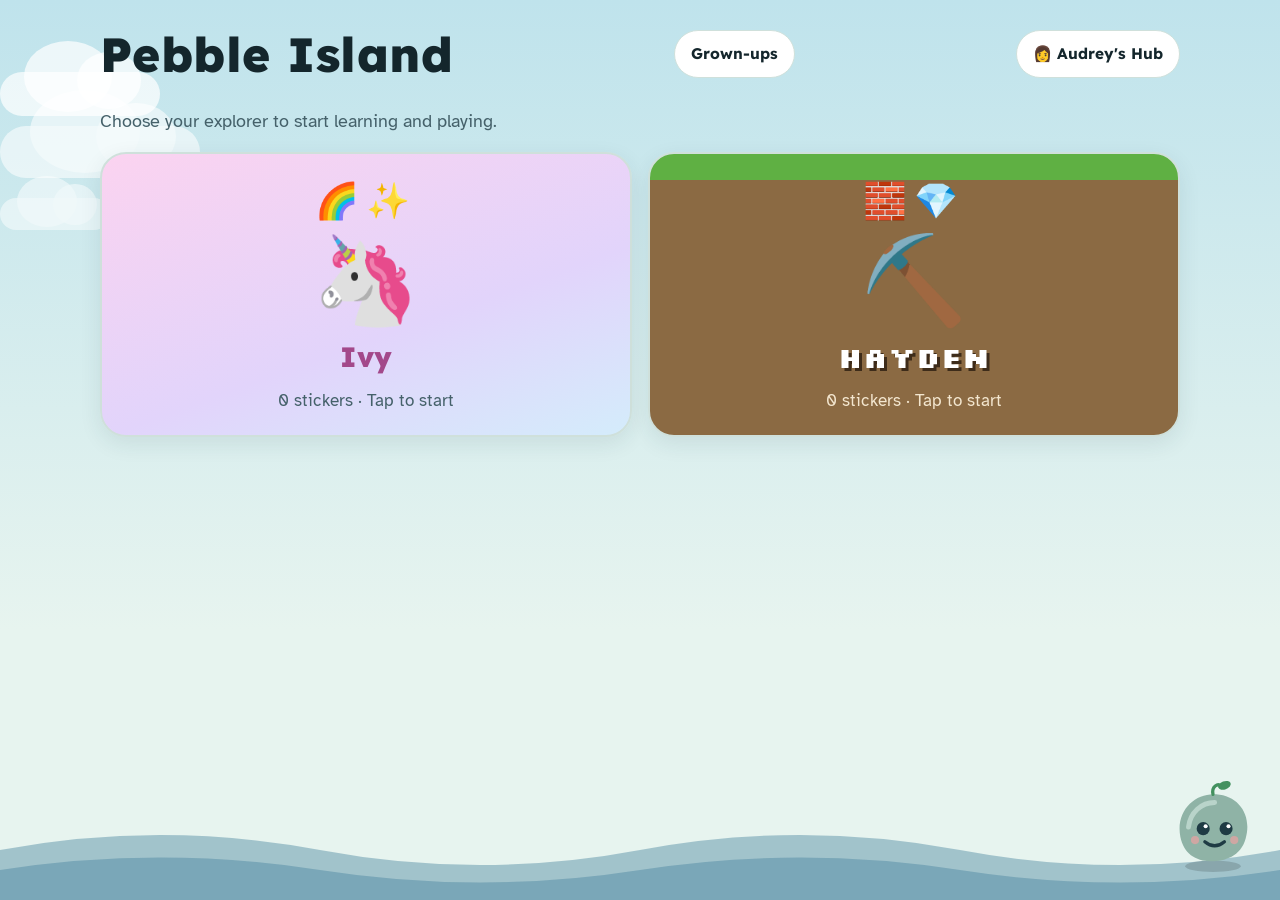
==== index.html @ 6cd35afc "Load island-working-teach.js, cache v74 Co-Authored-By: Claude Opus 5.5 <noreply@anthropic.com> Clau" ====
<!doctype html>
<html lang="en"><meta charset="utf-8"><meta name="viewport" content="width=device-width,initial-scale=1,viewport-fit=cover"><style>[hidden]{display:none!important}img{max-width:100%}body{margin:0}</style>
<title>Pebble Island | Learn and Play</title>
<meta name="description" content="Bite-size learning adventures for curious kids.">
<link rel="manifest" href="/manifest.webmanifest">
<link rel="stylesheet" href="/island-world.css">
<link rel="preload" as="image" href="/island-scene.svg" media="(prefers-reduced-motion: no-preference)">
<link rel="preload" as="image" href="/island-scene-still.svg" media="(prefers-reduced-motion: reduce)">
<link rel="icon" href="/icon.svg" type="image/svg+xml">
<link rel="apple-touch-icon" href="/icon.svg">
<meta name="apple-mobile-web-app-status-bar-style" content="default">
<meta name="apple-mobile-web-app-capable" content="yes">
<meta name="mobile-web-app-capable" content="yes">
<meta name="theme-color" content="#bfe3ec">
<meta name="color-scheme" content="light">
<link rel="preconnect" href="https://fonts.googleapis.com">
<link rel="stylesheet" href="https://fonts.googleapis.com/css2?family=Lexend:wght@400;600;700;800&family=Atkinson+Hyperlegible:wght@400;700&display=swap">
<style>
:root{
  --bg:#bfe3ec; --bg2:#e7f4ef; --panel:#ffffff; --ink:#1f3b44; --soft:#557680;
  --sea:#2f86ab; --leaf:#43915f; --sun:#f2b544; --berry:#c8607a; --sky:#dcecf6; --line:#cfe0db;
  --good:#3a9a5f; --hint:#e39a2d; --sand:#f6e3b8;
  --display:"Lexend","Trebuchet MS",system-ui,sans-serif;
  --body:"Atkinson Hyperlegible","Verdana",system-ui,sans-serif;
}
/* Each island skin owns its palette. Automatic OS dark-colour variables caused
   dark panels with dark skin text. Explicit dark skins retain their own palette. */
:root{color-scheme:light}
*{box-sizing:border-box}
html,body{height:100%}
body{background:linear-gradient(180deg,var(--bg) 0%,var(--bg2) 70%);background-attachment:fixed;color:var(--ink);font-family:var(--body);font-size:20px;line-height:1.5;
  padding-left:max(16px,env(safe-area-inset-left,0px));padding-right:max(16px,env(safe-area-inset-right,0px));padding-top:env(safe-area-inset-top,0px);
  -webkit-tap-highlight-color:transparent;user-select:none;-webkit-user-select:none;touch-action:manipulation;overflow-x:hidden}
.scene{position:fixed;inset:0;pointer-events:none;z-index:0;overflow:hidden}
.cloud{position:absolute;background:rgba(255,255,255,.7);border-radius:999px;filter:blur(1px);animation:drift linear infinite}
.cloud::before,.cloud::after{content:"";position:absolute;background:inherit;border-radius:50%}
.cloud::before{width:55%;height:160%;left:15%;top:-70%}.cloud::after{width:40%;height:130%;right:12%;top:-45%}
@keyframes drift{from{transform:translateX(-30vw)}to{transform:translateX(130vw)}}
.waves{position:absolute;left:0;right:0;bottom:0;height:90px}
.waves svg{position:absolute;bottom:0;width:200%;height:100%;animation:wave 14s linear infinite}
.waves svg+svg{animation-duration:9s;opacity:.6}
@keyframes wave{from{transform:translateX(0)}to{transform:translateX(-50%)}}
.app{position:relative;z-index:1;max-width:1180px;margin:0 auto;padding-block:16px 110px;display:flex;flex-direction:column;gap:20px;min-height:100%}
h1,h2,h3{font-family:var(--display);margin:0;text-wrap:balance;letter-spacing:.01em}
h1{font-size:clamp(2rem,5vw,3rem);font-weight:800} h2{font-size:clamp(1.5rem,3.5vw,2rem)}
button{font:inherit;color:inherit;cursor:pointer;border:0;background:none;touch-action:manipulation}
button:focus-visible{outline:4px solid var(--sea);outline-offset:3px}
.top{display:flex;align-items:center;justify-content:space-between;gap:12px;flex-wrap:wrap}
.pill{display:inline-flex;align-items:center;gap:8px;background:var(--panel);border:2px solid var(--line);border-radius:999px;padding:8px 20px;font-family:var(--display);font-weight:600;font-size:1.05rem;min-height:60px;box-shadow:0 4px 0 var(--line)}
.pill:active{transform:translateY(3px);box-shadow:0 1px 0 var(--line)}
.pill .star{color:var(--sun);font-size:1.3em}
.big{min-height:76px;padding:0 34px;border-radius:24px;background:var(--sea);color:#fff;font-family:var(--display);font-weight:700;font-size:1.35rem;box-shadow:0 6px 0 rgba(0,0,0,.18)}
.big:active{transform:translateY(4px);box-shadow:0 2px 0 rgba(0,0,0,.18)}
.ghost{background:var(--panel);color:var(--ink);border:2px solid var(--line)}
.who{display:grid;grid-template-columns:repeat(auto-fit,minmax(260px,1fr));gap:24px}
.kid{background:var(--panel);border:4px solid var(--line);border-radius:36px;padding:30px;display:flex;flex-direction:column;align-items:center;gap:10px;min-height:300px;justify-content:center;box-shadow:0 8px 0 var(--line);animation:rise .5s both}
.kid:nth-child(2){animation-delay:.12s}
.kid:active{transform:translateY(6px);box-shadow:0 2px 0 var(--line)}
.kid .face{font-size:6.5rem;line-height:1;animation:bob 3s ease-in-out infinite}
.kid b{font-family:var(--display);font-size:2.2rem;font-weight:800}
.kid span{color:var(--soft);font-size:1.05rem}
@keyframes bob{0%,100%{transform:translateY(0) rotate(-3deg)}50%{transform:translateY(-10px) rotate(3deg)}}
@keyframes rise{from{opacity:0;transform:translateY(30px) scale(.95)}to{opacity:1;transform:none}}
.lede{color:var(--soft);max-width:60ch;margin:0}
.map{display:grid;grid-template-columns:repeat(auto-fit,minmax(210px,1fr));gap:20px}
.world{border-radius:32px;padding:24px;min-height:210px;display:flex;flex-direction:column;justify-content:space-between;text-align:left;color:#fff;position:relative;overflow:hidden;box-shadow:0 8px 0 rgba(0,0,0,.18);animation:rise .5s both}
.world:active{transform:translateY(6px);box-shadow:0 2px 0 rgba(0,0,0,.18)}
.world::after{content:"";position:absolute;right:-30px;bottom:-30px;width:130px;height:130px;border-radius:50%;background:rgba(255,255,255,.12)}
.world .ico{font-size:3.6rem;line-height:1;display:inline-block;animation:bob 4s ease-in-out infinite}
.world b{font-family:var(--display);font-size:1.45rem;display:block}
.world small{font-size:1rem;opacity:.95}
.lvl{display:flex;gap:6px;margin-top:10px}
.lvl i{width:16px;height:16px;border-radius:50%;background:rgba(255,255,255,.35)}
.lvl i.on{background:#fff}
.mascot{position:fixed;right:max(12px,env(safe-area-inset-right,0px));bottom:calc(14px + env(safe-area-inset-bottom,0px));width:110px;height:110px;z-index:5;pointer-events:auto;transition:transform .3s}
.mascot.happy{animation:jump .7s}
.mascot.oops{animation:tilt .6s}
@keyframes jump{0%,100%{transform:translateY(0)}30%{transform:translateY(-50px) rotate(-10deg)}55%{transform:translateY(0) scaleY(.85)}75%{transform:translateY(-14px)}}
@keyframes tilt{0%,100%{transform:rotate(0)}30%{transform:rotate(-14deg)}65%{transform:rotate(10deg)}}
.bubble{position:fixed;right:calc(130px + env(safe-area-inset-right,0px));bottom:calc(60px + env(safe-area-inset-bottom,0px));z-index:5;background:var(--panel);border:3px solid var(--line);border-radius:22px 22px 4px 22px;padding:10px 18px;font-family:var(--display);font-weight:700;font-size:1.15rem;max-width:min(280px,55vw);opacity:0;transform:scale(.6);transform-origin:bottom right;transition:.25s}
.bubble.show{opacity:1;transform:none}
.card{background:var(--panel);border:4px solid var(--line);border-radius:40px;padding:clamp(18px,3vw,36px);display:grid;gap:24px;align-items:center;justify-items:center;text-align:center;box-shadow:0 10px 0 var(--line);animation:rise .4s both}
.left{display:flex;flex-direction:column;gap:20px;align-items:center;width:100%;min-width:0}
@media (min-width:900px) and (orientation:landscape){
  .card.split{grid-template-columns:1.1fr 1fr;text-align:left}
  .card.split .left{align-items:center}
  .card.split .opts{grid-template-columns:1fr}
  .card.split .opts.grid2{grid-template-columns:1fr 1fr}
}
.qrow{display:flex;align-items:center;gap:14px;justify-content:center;flex-wrap:wrap}
.say{width:76px;height:76px;border-radius:50%;background:var(--sky);display:grid;place-items:center;flex:none;box-shadow:0 4px 0 var(--line)}
.say:active{transform:translateY(3px);box-shadow:none}
.say.talking{animation:pulse 1s ease-in-out infinite}
@keyframes pulse{50%{box-shadow:0 0 0 12px rgba(47,134,171,.18)}}
.say svg{width:38px;height:38px;fill:var(--sea)}
.q{font-family:var(--display);font-size:clamp(1.4rem,3.2vw,2rem);font-weight:700;max-width:24ch}
.stage{min-height:130px;display:flex;flex-wrap:wrap;gap:12px;justify-content:center;align-items:center;font-size:clamp(2.4rem,6vw,3.8rem);line-height:1.1;max-width:100%}
.stage .word{font-family:var(--display);font-size:clamp(2.6rem,7vw,4.4rem);font-weight:800;letter-spacing:.08em}
.stage .op{font-family:var(--display);color:var(--soft);font-size:.7em;padding:0 6px}
.stage .pic{font-size:1.6em;display:inline-block;animation:bob 3s ease-in-out infinite}
.group{display:flex;flex-wrap:wrap;gap:6px;max-width:300px;justify-content:center;padding:10px 14px;border:3px dashed var(--line);border-radius:24px}
.tap{position:relative;display:inline-grid;place-items:center;min-width:64px;min-height:64px;border-radius:18px;transition:transform .15s}
.tap:active{transform:scale(.88)}
.tap.counted{background:var(--sky);animation:boing .35s}
.tap .n{position:absolute;top:-6px;right:-6px;background:var(--sea);color:#fff;font-family:var(--display);font-weight:800;font-size:15px;min-width:26px;height:26px;border-radius:13px;display:grid;place-items:center}
@keyframes boing{40%{transform:scale(1.3) rotate(-8deg)}}
.opts{display:grid;grid-template-columns:repeat(auto-fit,minmax(150px,1fr));gap:18px;width:100%;max-width:700px}
.opt{min-height:128px;border-radius:28px;background:var(--bg2);border:4px solid var(--line);font-family:var(--display);font-weight:800;font-size:clamp(2rem,5vw,2.8rem);display:grid;place-items:center;padding:12px;box-shadow:0 6px 0 var(--line);transition:transform .12s,opacity .3s,background .2s;animation:rise .35s both}
.opt:nth-child(2){animation-delay:.07s}.opt:nth-child(3){animation-delay:.14s}
.opt.txt{font-size:clamp(1.3rem,3vw,1.8rem);font-weight:700}
.opt:active{transform:translateY(5px);box-shadow:0 1px 0 var(--line)}
.opt.gone{opacity:.25;pointer-events:none;animation:wobble .45s}
.opt.yes{background:var(--good);border-color:var(--good);color:#fff;box-shadow:0 6px 0 rgba(0,0,0,.2);animation:win .5s}
@keyframes wobble{20%{transform:translateX(-10px)}40%{transform:translateX(9px)}60%{transform:translateX(-6px)}80%{transform:translateX(3px)}}
@keyframes win{40%{transform:scale(1.12) rotate(-3deg)}}
.opt svg{width:80px;height:80px}
.slots,.tiles{display:flex;gap:12px;flex-wrap:wrap;justify-content:center}
.slot{width:84px;height:96px;border-radius:20px;border:4px dashed var(--line);display:grid;place-items:center;font-family:var(--display);font-weight:800;font-size:2.6rem}
.slot.fill{border-style:solid;border-color:var(--good);background:var(--bg2);animation:win .4s}
.tile{width:92px;height:92px;border-radius:22px;background:var(--sun);color:#3b2a06;font-family:var(--display);font-weight:800;font-size:2.6rem;box-shadow:0 6px 0 rgba(0,0,0,.18);animation:rise .35s both}
.tile:active{transform:translateY(5px);box-shadow:0 1px 0 rgba(0,0,0,.18)}
.tile.used{visibility:hidden}
.tile.no{animation:wobble .45s}
.progress{display:flex;gap:8px;align-items:center;flex:1;max-width:420px;min-width:160px}
.track{flex:1;height:22px;border-radius:11px;background:var(--panel);border:3px solid var(--line);overflow:hidden}
.track i{display:block;height:100%;background:linear-gradient(90deg,var(--leaf),var(--sun));border-radius:8px;transition:width .5s cubic-bezier(.3,1.5,.6,1)}
.boat{font-size:1.8rem}
.msg{min-height:1.6em;font-family:var(--display);font-size:1.3rem;font-weight:700;color:var(--soft)}
.msg.good{color:var(--good)}.msg.try{color:var(--hint)}
.done{grid-template-columns:1fr!important}
.reward{font-size:clamp(3.5rem,10vw,6rem);display:flex;gap:6px;justify-content:center}
.reward span{display:inline-block;animation:starpop .6s both}
@keyframes starpop{0%{transform:scale(0) rotate(-180deg)}70%{transform:scale(1.3)}100%{transform:none}}
.rowbtns{display:flex;gap:16px;flex-wrap:wrap;justify-content:center}
.parent{display:grid;gap:14px}
.prow{display:flex;align-items:center;justify-content:space-between;gap:12px;flex-wrap:wrap;background:var(--panel);border:2px solid var(--line);border-radius:22px;padding:14px 18px}
.prow input[type=text]{font:inherit;padding:10px 14px;border-radius:12px;border:2px solid var(--line);background:var(--bg2);color:var(--ink);width:180px;max-width:100%;user-select:text;-webkit-user-select:text}
.switch{min-height:52px;padding:0 20px;border-radius:999px;border:2px solid var(--line);font-family:var(--display);font-weight:600}
.switch[aria-pressed="true"]{background:var(--leaf);border-color:var(--leaf);color:#fff}
.stat{font-family:var(--display);font-variant-numeric:tabular-nums;color:var(--soft);font-size:1rem}
.arr{display:flex;flex-direction:column;gap:6px;align-items:center}
.row{position:relative;font-size:clamp(1.6rem,4vw,2.4rem);letter-spacing:.12em;padding:4px 14px;border-radius:16px;border:3px dashed var(--line);min-height:58px;transition:transform .15s}
.row:active{transform:scale(.95)}
.row.lit{background:var(--sky);border-style:solid;border-color:var(--sea);animation:boing .35s}
.row.lit::after{content:attr(data-total);position:absolute;right:-48px;top:50%;transform:translateY(-50%);background:var(--sea);color:#fff;font-family:var(--display);font-weight:800;font-size:1rem;letter-spacing:0;min-width:38px;height:32px;border-radius:16px;display:grid;place-items:center}
.hops{display:flex;gap:10px;flex-wrap:wrap;justify-content:center}
.hop{width:76px;height:76px;border-radius:50%;background:var(--sun);color:#3b2a06;font-family:var(--display);font-weight:800;font-size:1.8rem;display:grid;place-items:center;animation:bob 2.5s ease-in-out infinite}
.hop:nth-child(2){animation-delay:-.4s}.hop:nth-child(3){animation-delay:-.8s}.hop:nth-child(4){animation-delay:-1.2s}.hop:nth-child(5){animation-delay:-1.6s}
.hop.miss{background:var(--panel);border:4px dashed var(--sea);color:var(--sea)}
.rod{display:inline-grid;grid-template-rows:repeat(10,11px);gap:2px;padding:3px;background:#e9b44c;border-radius:6px;margin:0 3px;vertical-align:bottom}
.rod i,.cube{display:block;width:14px;height:11px;background:#f6d48b;border-radius:2px}
.cube{display:inline-block;width:18px;height:18px;background:#e9b44c;border:3px solid #f6d48b;border-radius:4px;margin:2px}
.flat{display:inline-block;width:118px;height:118px;margin:3px;border-radius:6px;background-color:#d99a2b;background-image:linear-gradient(rgba(255,255,255,.45) 2px,transparent 2px),linear-gradient(90deg,rgba(255,255,255,.45) 2px,transparent 2px);background-size:11.6px 11.6px}
.pv{display:flex;align-items:flex-end;flex-wrap:wrap;justify-content:center;gap:6px;min-height:140px}
.btnrow{display:flex;gap:12px;flex-wrap:wrap;justify-content:center}
.addbtn{min-width:110px;min-height:96px;border-radius:24px;background:var(--bg2);border:4px solid var(--line);font-family:var(--display);font-weight:800;font-size:1.4rem;box-shadow:0 6px 0 var(--line);display:grid;place-items:center;gap:4px;padding:8px 14px}
.addbtn:active{transform:translateY(5px);box-shadow:0 1px 0 var(--line)}
.addbtn.reset{min-width:auto;min-height:64px;font-size:1rem;background:var(--panel)}
.tally{font-family:var(--display);font-weight:800;font-size:2.2rem;color:var(--sea)}
.total{font-family:var(--display);font-weight:800;font-size:2.4rem;color:var(--sea);font-variant-numeric:tabular-nums}
.target{font-family:var(--display);font-weight:800;font-size:1.3rem;background:var(--sky);border-radius:999px;padding:6px 18px}
.coin{display:inline-grid;place-items:center;width:62px;height:62px;border-radius:50%;font-family:var(--display);font-weight:800;font-size:1rem;margin:3px;box-shadow:inset 0 -4px 0 rgba(0,0,0,.18)}
.coin.gold{background:#e2b23a;color:#4a3405}.coin.silver{background:#cfd6d9;color:#33414a}.coin.big{width:72px;height:72px}
.note{display:inline-grid;place-items:center;width:110px;height:58px;border-radius:10px;font-family:var(--display);font-weight:800;color:#fff;margin:3px;box-shadow:inset 0 -4px 0 rgba(0,0,0,.18)}
.n5{background:#c86fa6}.n10{background:#3d7fc4}.n20{background:#c4473d}.n50{background:#d9a62e;color:#3b2a06}
.fr{display:inline-flex;flex-direction:column;align-items:center;line-height:1;font-family:var(--display);font-weight:800}
.fr b{border-bottom:4px solid currentColor;padding:0 6px 4px}.fr i{font-style:normal;padding-top:4px}
.pie{width:min(230px,60vw);height:auto}
.pie path{cursor:pointer;transition:fill .2s}
.grid{display:grid;gap:5px;justify-content:center}
.cell{width:52px;height:52px;border-radius:10px;background:var(--bg2);border:3px solid var(--line)}
.cell.on{background:var(--berry);border-color:var(--berry)}
.cell.fixed{pointer-events:none}
.cell.mid{margin-left:10px}
.graph{display:grid;gap:8px;text-align:left}
.graph div{display:flex;align-items:center;gap:6px;font-size:2rem}
.graph b{font-family:var(--display);font-size:1rem;width:70px;color:var(--soft)}
.passage{font-family:var(--display);font-weight:600;font-size:clamp(1.15rem,2.6vw,1.45rem);line-height:1.6;max-width:30ch;text-align:left;background:var(--bg2);border-radius:20px;padding:16px 20px}
.combo{font-family:var(--display);font-weight:800;color:var(--berry);font-size:1.2rem;min-width:70px}
.combo.pop{animation:win .4s}
.stickers{display:grid;grid-template-columns:repeat(auto-fill,minmax(90px,1fr));gap:14px}
.sticker{font-size:3.4rem;background:var(--panel);border:3px solid var(--line);border-radius:24px;aspect-ratio:1;display:grid;place-items:center;max-width:100%}
.sticker.locked{opacity:.25;filter:grayscale(1)}
.newsticker{font-size:5rem;animation:starpop .8s both}
.bubbles{position:relative;width:100%;height:min(60vh,520px);border-radius:32px;background:linear-gradient(180deg,var(--sky),var(--bg2));overflow:hidden;border:4px solid var(--line)}
.bub{position:absolute;border-radius:50%;background:radial-gradient(circle at 30% 30%,rgba(255,255,255,.95),rgba(120,200,230,.55) 45%,rgba(60,150,200,.35));border:2px solid rgba(255,255,255,.8);animation:floatup linear forwards}
@keyframes floatup{from{transform:translateY(0)}to{transform:translateY(-120vh)}}
.bub.popped{animation:popb .25s forwards}
@keyframes popb{to{transform:scale(1.6);opacity:0}}
.clockset{display:flex;flex-direction:column;align-items:center;gap:14px}
.world.mix{background:linear-gradient(135deg,#c0566f,#e2953a 50%,#7a6fc2)}
.mapbar{display:flex;gap:12px;flex-wrap:wrap}
#fx{position:fixed;inset:0;pointer-events:none;z-index:20;width:100%;height:100%}
.calm *,.calm *::before,.calm *::after{animation:none!important;transition:none!important}
@media (prefers-reduced-motion:reduce){*,*::before,*::after{animation:none!important;transition:none!important}}
</style>

<div class="scene" aria-hidden="true">
  <div class="cloud" style="top:8%;width:160px;height:44px;animation-duration:70s;animation-delay:-20s"></div>
  <div class="cloud" style="top:22%;width:110px;height:32px;animation-duration:55s;animation-delay:-40s;opacity:.7"></div>
  <div class="cloud" style="top:14%;width:200px;height:52px;animation-duration:90s;animation-delay:-5s;opacity:.8"></div>
  <div class="waves">
    <svg viewBox="0 0 1200 90" preserveAspectRatio="none"><path fill="var(--sea)" opacity=".35" d="M0 40 Q75 10 150 40 T300 40 T450 40 T600 40 T750 40 T900 40 T1050 40 T1200 40 V90 H0Z"/></svg>
    <svg viewBox="0 0 1200 90" preserveAspectRatio="none"><path fill="var(--sea)" opacity=".5" d="M0 60 Q75 35 150 60 T300 60 T450 60 T600 60 T750 60 T900 60 T1050 60 T1200 60 V90 H0Z"/></svg>
  </div>
</div>
<canvas id="fx"></canvas>
<div class="app" id="app"></div>
<div class="bubble" id="bubble"></div>
<button class="mascot" id="mascot" aria-label="Pip the pebble">
<svg viewBox="0 0 120 120"><ellipse cx="60" cy="108" rx="34" ry="7" fill="rgba(0,0,0,.15)"/><path d="M20 72 C14 40 38 18 64 20 C92 22 108 46 100 74 C94 96 74 102 58 102 C38 102 24 92 20 72Z" fill="#8fb3a6"/><path d="M30 60 C32 42 46 30 62 30" stroke="#b9d4ca" stroke-width="6" fill="none" stroke-linecap="round"/><circle cx="48" cy="62" r="8" fill="#1f3b44"/><circle cx="76" cy="62" r="8" fill="#1f3b44"/><circle cx="51" cy="59" r="2.5" fill="#fff"/><circle cx="79" cy="59" r="2.5" fill="#fff"/><path id="mouth" d="M50 78 Q62 88 74 78" stroke="#1f3b44" stroke-width="4" fill="none" stroke-linecap="round"/><circle cx="38" cy="76" r="5" fill="#e9a3a3" opacity=".7"/><circle cx="86" cy="76" r="5" fill="#e9a3a3" opacity=".7"/><path d="M60 20 C58 10 66 6 70 10" stroke="#43915f" stroke-width="4" fill="none" stroke-linecap="round"/><ellipse cx="74" cy="9" rx="8" ry="5" fill="#43915f" transform="rotate(-20 74 9)"/></svg>
</button>
<style>
:root{--ui-shadow:0 7px 22px rgba(20,52,65,.09)}
body{font-size:18px;background-attachment:scroll;line-height:1.5}
.app{max-width:1080px;gap:18px;padding-top:18px}
body:not(.adult) .pill{min-height:48px;padding:9px 16px;border:1px solid var(--line);box-shadow:none;font-size:.96rem}
body:not(.adult) .big{min-height:60px;padding:13px 22px;border-radius:16px;box-shadow:0 4px 0 rgba(0,0,0,.12);font-size:1.12rem}
body:not(.adult) .card{border:2px solid var(--line);border-radius:26px;box-shadow:var(--ui-shadow);gap:20px}
body:not(.adult) .kid{min-height:250px;border:2px solid var(--line);border-radius:26px;box-shadow:var(--ui-shadow);padding:22px}
body:not(.adult) .kid .face{font-size:5.4rem}
body:not(.adult) .kid b{font-size:1.75rem}
body:not(.adult) .who{gap:16px;grid-template-columns:repeat(auto-fit,minmax(235px,1fr))}
body:not(.adult) .map{grid-template-columns:repeat(auto-fill,minmax(212px,1fr));gap:14px}
body:not(.adult) .world{border-radius:21px;min-height:174px;padding:20px;box-shadow:0 5px 14px rgba(21,47,59,.12);border:1px solid rgba(255,255,255,.2);transition:transform .16s ease,box-shadow .16s ease;animation:none}
body:not(.adult) .world .ico{font-size:2.6rem}
body:not(.adult) .world b{font-size:1.22rem;line-height:1.3}
body:not(.adult) .world small{font-size:.9rem;line-height:1.4;display:block;margin-top:4px}
body:not(.adult) .world .lvl{margin-top:9px}
body:not(.adult) .world .lvl i{width:11px;height:11px}
body:not(.adult) .opt{border:2px solid var(--line);border-radius:18px;min-height:102px;box-shadow:0 3px 0 var(--line);animation:none}
body:not(.adult) .opts{gap:12px;max-width:760px}
body:not(.adult) .tile{border-radius:17px}
body:not(.adult) .parent .prow{border:1px solid var(--line);border-radius:16px;box-shadow:none}
body:not(.adult) .say{width:64px;height:64px}
body:not(.adult) .say svg{width:32px;height:32px}
body:not(.adult) .map-top{align-items:center;gap:10px}
body:not(.adult) .compact-stats{display:flex;gap:8px;align-items:center;flex-wrap:wrap;justify-content:flex-end;margin-left:auto}
.dashboard-intro{display:flex;justify-content:space-between;align-items:center;gap:22px;padding:24px 26px;background:var(--panel);border:1px solid var(--line);border-radius:24px;box-shadow:var(--ui-shadow)}
.dashboard-intro h2{font-size:clamp(1.5rem,3.2vw,2rem);line-height:1.2}
.dashboard-intro p{margin:7px 0 0;color:var(--soft);font-size:.98rem;line-height:1.45}
.dashboard-intro .eyebrow{font-family:var(--display);font-size:.68rem;font-weight:800;letter-spacing:.13em;color:var(--sea);margin:0 0 8px}
.dashboard-intro .continue-btn{display:flex;flex-direction:column;align-items:flex-start;justify-content:center;text-align:left;gap:1px;min-width:205px}
.dashboard-intro .continue-btn small{font-size:.77rem;line-height:1.3;opacity:.94;font-weight:500}
.island-title{font-size:1.35rem;margin-top:3px}
.island-filters{display:flex;gap:8px;flex-wrap:wrap;align-items:center;margin:-6px 0 2px}
.filter-tab{font-family:var(--display);font-weight:700;font-size:.89rem;color:var(--ink);background:var(--panel);border:1px solid var(--line);border-radius:999px;min-height:44px;padding:7px 16px;transition:background .15s,color .15s}
.filter-tab[aria-pressed=true]{background:var(--sea);color:#fff;border-color:var(--sea)}
.more-wrap{position:relative;flex:none}
.more-toggle::after{content:" ▾";font-size:.76em;color:var(--soft)}
.more-menu{position:absolute;right:0;top:calc(100% + 9px);background:var(--panel);padding:10px;z-index:30;min-width:210px;max-width:min(80vw,300px);max-height:60vh;overflow-y:auto;display:grid;gap:3px;border-radius:16px;border:1px solid var(--line);box-shadow:0 16px 35px rgba(13,41,53,.19)}
.more-menu[hidden]{display:none!important}
.more-menu .pill{width:100%;min-height:46px;justify-content:flex-start;border:0;border-radius:11px;text-align:left;background:transparent;font-size:.93rem;box-shadow:none}
.more-menu button.pill:hover{background:var(--sky)}
.more-menu span.pill{opacity:.85;cursor:default}
.home-intro{font-size:1.1rem!important}
.kid .face,.world .ico,.stage .pic,.hop,.cloud,.waves svg,.sticker.t2{animation:none!important}
.scene .cloud{filter:none}
body:not(.adult) .world:hover{transform:translateY(-2px);box-shadow:0 9px 20px rgba(21,47,59,.16)}
body:not(.adult) .world:active{transform:translateY(1px)}
body:not(.adult) button:focus-visible{outline:3px solid var(--sun);outline-offset:3px}
body:not(.adult) .opt:active{transform:translateY(2px)}
@media (max-width:680px){
.app{padding-top:12px;gap:15px}
.dashboard-intro{flex-direction:column;align-items:stretch;gap:15px;padding:19px}
.dashboard-intro .continue-btn{width:100%;min-width:0}
body:not(.adult) .map{grid-template-columns:repeat(2,minmax(0,1fr));gap:10px}
body:not(.adult) .world{min-height:150px;padding:14px;border-radius:17px}
body:not(.adult) .world b{font-size:1.05rem}
body:not(.adult) .world small{font-size:.82rem}
body:not(.adult) .world .ico{font-size:2.2rem}
body:not(.adult) .card{padding:18px;border-radius:20px}
body:not(.adult) .opts{gap:10px}
body:not(.adult) .opt{min-height:90px}
body:not(.adult) .top .mapbar .pill{font-size:.85rem;padding:8px 11px;min-height:44px}
body:not(.adult) .mascot{width:72px;height:72px;right:8px;bottom:8px}
body:not(.adult) .bubble{right:92px;bottom:36px;max-width:65vw}
.filter-tab{font-size:.82rem;padding:7px 13px}
}
@media (hover:none){body:not(.adult) .world:hover{transform:none;box-shadow:0 5px 14px rgba(21,47,59,.12)}}
@media (prefers-reduced-motion:reduce){html{scroll-behavior:auto!important}}


/* Contrast and legibility pass: WCAG AA-oriented colours across skins */
:root{--soft:#45616a;--sea:#206889;--good:#247545}
body[data-skin]{--accessible-text:#1f3b44}
body[data-skin=space],body[data-skin=volcano]{--accessible-text:#f7f8ff}
body[data-skin=unicorn] h1,body[data-skin=unicorn] h2{background:none!important;-webkit-text-fill-color:currentColor!important;color:#70245f!important}
body[data-skin=blocks] .world{color:#fff!important}
body[data-skin=blocks] .world b,body[data-skin=blocks] .world small{color:#fff!important;text-shadow:0 1px 3px #173b1e}
body[data-skin=blocks] .big,body[data-skin=blocks] .continue-btn{background:#286a30!important;color:#fff!important}
body[data-skin=unicorn] .big,body[data-skin=unicorn] .continue-btn{background:#743b91!important;color:#fff!important}
body[data-skin=space] .big,body[data-skin=space] .continue-btn{background:#5545ba!important;color:#fff!important}
body[data-skin=volcano] .big,body[data-skin=volcano] .continue-btn{background:#a93c20!important;color:#fff!important}
body[data-skin=candy] .big,body[data-skin=candy] .continue-btn{background:#96345f!important;color:#fff!important}
body[data-skin=arctic] .big,body[data-skin=arctic] .continue-btn{background:#246589!important;color:#fff!important}
body[data-skin=dino] .big,body[data-skin=dino] .continue-btn{background:#46621c!important;color:#fff!important}
body[data-skin=thinker] .big,body[data-skin=thinker] .continue-btn{background:#473a99!important;color:#fff!important}
body[data-skin=sea] .big,body[data-skin=sea] .continue-btn{background:#145e85!important;color:#fff!important}
body[data-skin=jungle] .big,body[data-skin=jungle] .continue-btn{background:#246339!important;color:#fff!important}
body[data-skin] .world{color:#fff!important}
body[data-skin] .world b,body[data-skin] .world small{color:#fff!important;opacity:1!important;text-shadow:0 1px 2px rgba(0,0,0,.35)}
body[data-skin] .skin{color:#1c3037!important}
body[data-skin] .skin small{opacity:1!important}
body[data-skin] .skin.locked{opacity:1!important;filter:none!important;border-style:dashed!important}
body[data-skin] .skin.locked::after{content:"Locked";font-weight:700;font-size:.8rem}
body[data-skin] .filter-tab[aria-pressed=true]{background:#205d78!important;color:#fff!important}
body[data-skin] .eyebrow{color:var(--ink)!important;opacity:.85}
body[data-skin] .more-menu .pill{color:var(--ink)!important}
body[data-skin] .opt.yes{background:#267449!important;color:#fff!important;border-color:#267449!important}
body[data-skin] .pill,body[data-skin] .opt,body[data-skin] .card,body[data-skin] .dashboard-intro{color:var(--ink)}
body[data-skin] button:focus-visible,body[data-skin] [role=button]:focus-visible{outline:4px solid #f4b544!important;outline-offset:4px!important}
body[data-skin=space] button:focus-visible,body[data-skin=volcano] button:focus-visible{outline-color:#ffe18b!important}
body[data-skin=space] .dashboard-intro p,body[data-skin=volcano] .dashboard-intro p{color:#d6e4f3!important}
body[data-skin=space] .lede,body[data-skin=volcano] .lede{color:#d6e4f3!important}
@media(prefers-reduced-motion:reduce){*,*::before,*::after{animation-duration:.01ms!important;animation-iteration-count:1!important;transition-duration:.01ms!important;scroll-behavior:auto!important}}

/* Last-resort source-level contrast guarantees for the main map */
body[data-skin]:not([data-skin="space"]):not([data-skin="volcano"]) :is(.top .pill,.more-toggle,.filter-tab[aria-pressed="false"],.dashboard-intro){
  background-color:#fff!important;
  color:#14262c!important;
}
body[data-skin]:not([data-skin="space"]):not([data-skin="volcano"]) .dashboard-intro :is(h2,.eyebrow,p){
  color:#14262c!important;
  -webkit-text-fill-color:#14262c!important;
  opacity:1!important;
}
body[data-skin]:not([data-skin="space"]):not([data-skin="volcano"]) .filter-tab[aria-pressed="true"]{
  background:#205d78!important;
  border-color:#205d78!important;
  color:#fff!important;
}
body[data-skin] .world :is(b,small){color:#fff!important}

/* Mobile menu layering: sibling entrance animations create separate stacking contexts.
   Raise the whole header, not just its dropdown, so the full menu is visible and tappable. */
#app .map-top{position:relative;z-index:100;isolation:isolate}
#app .map-top .more-wrap{position:relative;z-index:1;margin-left:auto}
#app .map-top .more-menu{
 z-index:2;
 width:min(290px,calc(100vw - 32px));
 max-width:calc(100vw - 32px);
 max-height:min(65dvh,540px);
 overflow-y:auto;
 overscroll-behavior:contain;
 -webkit-overflow-scrolling:touch;
}
#app .map-top .more-menu[hidden]{display:none!important}
</style>
<script defer src="/part-a.js"></script>
<script defer src="/part-b.js"></script>
<script defer src="/curriculum-pack.js"></script>
<script defer src="/care.js"></script>
<script defer src="/pathway-content.js"></script>
<script defer src="/pathway-more.js"></script>
<script defer src="/year6-curriculum.js"></script>
<script defer src="/curriculum-audit.js"></script>
<script defer src="/learning-studio.js"></script>
<script defer src="/hub-plus.js"></script>
<script defer src="/island-world.js"></script>
<script defer src="/island-subjects.js"></script>
<script defer src="/parent-clarity.js"></script><script defer src="/lesson-journey.js"></script>
<script defer src="/lessons-extra.js"></script>
<script defer src="/x-y2-maths.js"></script>
<script defer src="/x-y2-english.js"></script>
<script defer src="/x-y2-science.js"></script>
<script defer src="/x-y2-hass.js"></script>
<script defer src="/x-y2-tech.js"></script>
<script defer src="/x-y5-maths.js"></script>
<script defer src="/x-y5-english.js"></script>
<script defer src="/x-y5-science.js"></script>
<script defer src="/x-y5-hass.js"></script>
<script defer src="/x-y5-tech.js"></script><script defer src="/x-y3-maths.js"></script><script defer src="/x-y3-english.js"></script><script defer src="/x-y3-science.js"></script><script defer src="/x-y3-hass.js"></script><script defer src="/x-y3-tech.js"></script><script defer src="/x-y4-maths.js"></script><script defer src="/x-y4-english.js"></script><script defer src="/x-y4-science.js"></script><script defer src="/x-y4-hass.js"></script><script defer src="/x-y4-tech.js"></script><script defer src="/x-y6-english.js"></script><script defer src="/x-y6-science.js"></script><script defer src="/x-y6-hass.js"></script><script defer src="/x-y6-tech.js"></script><script defer src="/x-y0-maths.js"></script><script defer src="/x-y0-english.js"></script><script defer src="/x-y0-science.js"></script><script defer src="/x-y0-hass.js"></script><script defer src="/x-y0-tech.js"></script><script defer src="/x-y1-maths.js"></script><script defer src="/x-y1-english.js"></script><script defer src="/x-y1-science.js"></script><script defer src="/x-y1-hass.js"></script><script defer src="/x-y1-tech.js"></script>
<script defer src="/theme-ivy.js"></script>
<script defer src="/theme-hayden.js"></script>
<script defer src="/theme-ivy-more.js"></script>
<script defer src="/theme-hayden-more.js"></script>
<script defer src="/discover-cards.js"></script>
<script defer src="/themed-engine.js"></script>
<script defer src="/progress-link.js"></script>
<script defer src="/today.js"></script>
<script defer src="/physics-lab.js"></script>
<script defer src="/island-working-teach.js"></script>
<script defer src="/island-working.js"></script>
<script defer src="/age-guard.js"></script>
<script defer src="/brain-boost.js"></script>
<script defer src="/rewards-plus.js"></script>
<script defer src="/kid-mascots.js"></script>
</html>
---- island-world.css ----
/* Pebble Island: animated overworld V1. No new animation libraries. */
#app .pi-world, #app .pi-world *{box-sizing:border-box}
#app .pi-world{
  --pi-ink:#153845;--pi-muted:#446978;--pi-blue:#1b667f;
  width:100%;display:grid;gap:14px;isolation:isolate;color:var(--pi-ink);
}
#app .pi-world h1,#app .pi-world h2,#app .pi-world h3{
  color:var(--pi-ink)!important;-webkit-text-fill-color:var(--pi-ink)!important;
  background:none!important;letter-spacing:-.02em;line-height:1.17;
}
#app .pi-world-head{
 display:flex;align-items:center;justify-content:space-between;gap:16px;flex-wrap:wrap;
 background:#fffdf3;border:2px solid #cfebdf;border-radius:23px;padding:17px 21px;
 box-shadow:0 5px 0 #c0dfd5;
}
#app .pi-world-headcopy{display:grid;gap:4px;max-width:60ch}
#app .pi-eyebrow{font:800 .7rem var(--display);letter-spacing:.13em;text-transform:uppercase;color:#2b6778}
#app .pi-world-head h1{font:800 clamp(1.4rem,3.2vw,2.1rem) var(--display)}
#app .pi-world-head p{font-size:.92rem;line-height:1.4;color:#315d69;margin:0}
#app .pi-head-action{
 font:800 .83rem var(--display);color:#174c67;background:#e8f8ee;
 border:2px solid #b2d8c9;border-radius:14px;padding:12px 15px;min-height:50px;
 display:inline-flex;align-items:center;gap:7px;
}
#app .pi-head-action:hover{background:#d3f2e4}
#app .pi-head-action:focus-visible,#app .pi-landmark:focus-visible,#app .pi-zone-dialog button:focus-visible,#app .pi-original-islands summary:focus-visible{
 outline:4px solid #163b59;outline-offset:4px;
}
#app .pi-scene{
 width:100%;height:min(68svh,690px);min-height:445px;position:relative;
 border:8px solid #f7ffff;outline:2px solid #a5dcd8;
 border-radius:31px;overflow:hidden;isolation:isolate;
 background:linear-gradient(155deg,#80e4e5,#0b7caa);
 box-shadow:0 13px 0 #b5e3df,0 24px 36px rgba(16,76,106,.23);
 contain:layout paint;
}
#app .pi-map-art{position:absolute;inset:0;width:100%;height:100%;object-fit:fill;pointer-events:none;user-select:none;-webkit-user-drag:none}
#app .pi-stage-shimmer{pointer-events:none;position:absolute;inset:0;z-index:1;
 background:linear-gradient(118deg,rgba(255,255,255,.14),transparent 28%,transparent 72%,rgba(255,255,255,.08));
}
#app .pi-landmark{
 --px:50%;--py:50%;position:absolute;left:var(--px);top:var(--py);
 transform:translate(-50%,-46%);z-index:4;display:flex;align-items:center;
 flex-direction:column;justify-content:center;gap:4px;
 min-width:106px;min-height:94px;padding:4px 8px;
 border:0;background:transparent;color:#fff!important;text-align:center;
 cursor:pointer;transition:filter .18s ease,opacity .18s ease;
 -webkit-tap-highlight-color:transparent;touch-action:manipulation;
}
#app .pi-landmark-emoji{
 display:grid;place-items:center;position:relative;width:61px;height:61px;
 border-radius:22px;box-shadow:0 7px 0 rgba(15,52,65,.29),0 9px 20px rgba(5,52,73,.20);
 background:linear-gradient(148deg,#fffaf0,#e3f9ef);
 border:3px solid #fffef1;color:#233c54;font-size:2.05rem;line-height:1;
 transform:rotate(-3deg);
}
#app .pi-landmark[data-zone="math"] .pi-landmark-emoji{background:linear-gradient(145deg,#e9f1ff,#bde4ff)}
#app .pi-landmark[data-zone="reading"] .pi-landmark-emoji{background:linear-gradient(145deg,#fff5da,#ffd2c4)}
#app .pi-landmark[data-zone="cave"] .pi-landmark-emoji{background:linear-gradient(145deg,#fff0ff,#d6cdfc)}
#app .pi-landmark[data-zone="treasure"] .pi-landmark-emoji{background:linear-gradient(145deg,#fff7d3,#ffda85)}
#app .pi-landmark-label{
 display:block;position:relative;
 font:800 clamp(.69rem,1.55vw,.84rem) var(--display);line-height:1.22;letter-spacing:.015em;
 color:#fff!important;-webkit-text-fill-color:#fff!important;
 background:#163b55;border:2px solid #fff9e5;border-radius:999px;
 padding:6px 10px;box-shadow:0 4px 0 rgba(5,48,74,.29);white-space:nowrap;
}
#app .pi-landmark[data-visited="true"] .pi-landmark-label::after{
 content:"✓";margin-left:5px;color:#ffe493;
}
#app .pi-landmark:active .pi-landmark-emoji{transform:translateY(3px) rotate(0);box-shadow:0 2px 0 rgba(15,52,65,.29)}
#app .pi-landmark.is-target .pi-landmark-emoji{outline:4px solid #fff3ac;outline-offset:3px}
#app .pi-landmark.is-recommended .pi-landmark-emoji{animation:pi-signal 3s ease-in-out infinite}
#app .pi-landmark.is-recommended::before{
 content:"NEXT";position:absolute;right:0;top:-12px;
 padding:3px 7px;border-radius:999px;background:#ffdf83;color:#604512;
 font:900 .52rem var(--display);letter-spacing:.08em;z-index:4;
}
#app .pi-pathway-avatar{
 position:absolute;left:0;top:0;z-index:7;pointer-events:none;width:61px;height:80px;
 display:grid;place-items:center;transform:translate3d(0,0,0);
 will-change:auto;
}
#app .pi-avatar-shape{
 height:55px;width:52px;border:3px solid #fff9db;
 border-radius:48% 48% 38% 38%;
 background:linear-gradient(145deg,#fef6de,#ffd3a3);
 box-shadow:0 8px 0 rgba(32,83,88,.27),0 7px 16px rgba(0,58,70,.27);
 display:grid;place-items:center;position:relative;
 animation:pi-idle 3.3s ease-in-out infinite;
}
#app .pi-avatar-shape::before{
 content:"";position:absolute;width:19px;height:14px;left:1px;top:-7px;
 border-radius:100% 20% 80% 30%;background:#ffbd87;transform:rotate(-15deg);
}
#app .pi-avatar-shape::after{
 content:"";position:absolute;width:19px;height:14px;right:1px;top:-7px;
 border-radius:20% 100% 30% 80%;background:#ffbd87;transform:rotate(15deg);
}
#app .pi-avatar-face{font-size:1.6rem;line-height:1;z-index:1}
#app .pi-pathway-avatar::before{
 content:"you";position:absolute;top:-4px;left:50%;transform:translateX(-50%);
 border-radius:999px;padding:2px 7px;font:800 .58rem var(--display);
 background:#fffdfa;color:#264c60;z-index:3;box-shadow:0 1px 4px rgba(18,68,88,.15)
}
#app .pi-pathway-avatar.is-walking .pi-avatar-shape{animation:pi-walk .22s ease-in-out infinite alternate}
#app .pi-pathway-avatar.is-arrived .pi-avatar-shape{animation:pi-arrive .65s ease-out both}
#app .pi-route-status{
 position:absolute;top:10px;left:50%;transform:translateX(-50%);
 z-index:8;max-width:calc(100% - 24px);
 padding:7px 14px;border:2px solid #f5f7e8;border-radius:999px;
 background:#17475c;color:white;font:800 .77rem var(--display);
 box-shadow:0 4px 10px rgba(8,56,69,.2);text-align:center;
}
#app .pi-route-status[hidden]{display:none!important}
#app .pi-stage-frame{
 position:absolute;bottom:12px;left:13px;right:13px;z-index:3;
 display:flex;justify-content:space-between;align-items:end;gap:9px;pointer-events:none;
}
#app .pi-stage-frame span{
 background:rgba(15,65,82,.87);color:#fff;display:inline-block;
 border:1px solid rgba(255,255,255,.73);border-radius:999px;
 padding:6px 10px;font:700 .68rem var(--display);
}
#app .pi-zone-dialog{
 border:2px solid #b0dcd3;border-radius:24px;padding:clamp(15px,3vw,25px);
 display:grid;gap:11px;background:linear-gradient(125deg,#fffdfa,#eafaf5);
 color:var(--pi-ink);box-shadow:0 5px 0 #bfdfd5;
}
#app .pi-zone-dialog[hidden]{display:none!important}
#app .pi-zone-dialog-head{display:flex;align-items:center;gap:12px}
#app .pi-zone-dialog-mark{display:grid;place-items:center;font-size:2rem;
 background:#fff3cd;border-radius:16px;width:60px;height:60px;flex:none}
#app .pi-zone-dialog h2{font:800 clamp(1.3rem,2.7vw,1.75rem) var(--display)}
#app .pi-zone-dialog p{font-size:.95rem;line-height:1.5;margin:0;color:#395e68}
#app .pi-zone-dialog-actions{display:flex;gap:10px;align-items:center;flex-wrap:wrap}
#app .pi-action{
 min-height:53px;border-radius:15px;padding:10px 19px;font:800 .93rem var(--display);
 color:#17475e;background:#fff;border:2px solid #88b3c0;
}
#app .pi-action.pi-action-primary{background:#155c7b;color:#fff;border-color:#155c7b;
 box-shadow:0 4px 0 #9bc8cc}
#app .pi-action:active{transform:translateY(2px)}
#app .pi-guide-row{display:flex;align-items:center;justify-content:space-between;gap:12px;flex-wrap:wrap}
#app .pi-guide-row p{color:#365f6b;font-size:.84rem;margin:0;line-height:1.45}
#app .pi-explore-button{
 min-height:53px;background:#fff!important;color:#17566b!important;border:2px solid #a3c8c8;
 border-radius:15px;padding:11px 17px;font:800 .88rem var(--display)
}
#app .pi-original-islands{
 border:2px solid var(--line);border-radius:21px;background:var(--panel);
 padding:0 15px;overflow:visible;
}
#app .pi-original-islands>summary{
 min-height:66px;padding:13px 6px;
 display:flex;align-items:center;justify-content:space-between;gap:10px;
 cursor:pointer;list-style:none;font:800 1rem var(--display);color:var(--ink);
}
#app .pi-original-islands>summary::-webkit-details-marker{display:none}
#app .pi-original-islands>summary::after{content:"▾";font-size:1.3rem;color:var(--sea)}
#app .pi-original-islands[open]>summary::after{content:"▴"}
#app .pi-original-islands .dashboard-intro{margin:10px 0 23px}
#app .pi-original-islands .island-title{margin:18px 0}
#app .pi-original-islands .island-filters{margin-bottom:18px}
#app .pi-original-islands .map{margin:15px 0 24px}
@keyframes pi-idle{50%{transform:translateY(-3px) rotate(1deg)}}
@keyframes pi-walk{from{transform:translateY(1px) rotate(-5deg)}to{transform:translateY(-4px) rotate(5deg)}}
@keyframes pi-arrive{0%{transform:scale(.96)}45%{transform:scale(1.19)}75%{transform:scale(.95)}100%{transform:scale(1)}}
@keyframes pi-signal{50%{box-shadow:0 0 0 8px rgba(255,242,172,.55),0 8px 0 rgba(15,52,65,.29)}}
@media(max-width:600px){
 #app .pi-world-head{padding:14px 16px;gap:10px}
 #app .pi-head-action{min-height:44px;padding:8px 12px}
 #app .pi-scene{height:min(76svh,620px);min-height:505px;border-width:6px;border-radius:23px}
 #app .pi-landmark{min-width:90px;min-height:82px;padding:3px;gap:3px}
 #app .pi-landmark-emoji{width:48px;height:48px;border-radius:17px;font-size:1.65rem;border-width:2px}
 #app .pi-landmark-label{font-size:.65rem;padding:5px 7px}
 #app .pi-pathway-avatar{width:50px;height:65px}
 #app .pi-avatar-shape{width:44px;height:47px}
 #app .pi-avatar-face{font-size:1.4rem}
 #app .pi-zone-dialog-actions .pi-action{flex:1;min-width:125px}
 #app .pi-stage-frame span{font-size:.56rem;padding:5px 7px}
 #app .pi-stage-frame span:last-child{display:none}
}
@media(min-width:601px) and (max-width:900px) and (orientation:portrait){
 #app .pi-scene{height: min(68svh,715px);min-height:530px}
}
@media(prefers-reduced-motion:reduce){
 #app .pi-world *,#app .pi-world *::before,#app .pi-world *::after{animation:none!important;transition:none!important}
}
body.calmfx #app .pi-world *,body.calmfx #app .pi-world *::before,body.calmfx #app .pi-world *::after{
 animation:none!important;transition:none!important
}

/* Avoid rendering a second animated cloud/ocean system behind the active world. */
body:has(#app .pi-world) .scene .cloud,
body:has(#app .pi-world) .scene .waves svg{animation-play-state:paused!important}

/* A curriculum lesson earns one existing learning star; the island celebrates without changing the star economy. */
#app .pi-world-achievement{
 display:flex;align-items:center;gap:13px;padding:12px 16px;
 background:linear-gradient(105deg,#fff9d7,#e8f9e8);
 border:2px solid #ebd38a;border-radius:19px;
 box-shadow:0 5px 0 rgba(190,163,84,.23);color:#31505b;
 animation:pi-achievement-in .45s cubic-bezier(.2,.8,.2,1) both;
}
#app .pi-world-achievement strong{display:block;font:850 1rem var(--display);color:#254b61}
#app .pi-world-achievement small{display:block;font:700 .8rem var(--body);color:#4f6472}
#app .pi-achievement-star{
 display:grid;place-items:center;flex:none;width:47px;height:47px;
 border-radius:50%;background:#f1bf4d;border:3px solid #fff9cb;
 color:#fff;font-size:1.8rem;text-shadow:0 2px 2px rgba(105,71,17,.2);
 box-shadow:0 4px 0 #be9033;animation:pi-star-pop .62s ease-out both;
}
#app .pi-landmark[data-progress="true"] .pi-landmark-emoji::after{
 content:"★";position:absolute;right:-9px;top:-10px;
 display:grid;place-items:center;border-radius:50%;width:24px;height:24px;
 font:900 .93rem var(--display);color:#7b4f16;background:#ffdf74;
 border:2px solid #fff9cf;box-shadow:0 2px 5px rgba(17,65,76,.18);
}
@keyframes pi-achievement-in{from{opacity:0;transform:translateY(-7px)}to{opacity:1;transform:none}}
@keyframes pi-star-pop{0%{transform:scale(.4) rotate(-25deg)}55%{transform:scale(1.2) rotate(9deg)}100%{transform:scale(1) rotate(0)}}
@media(prefers-reduced-motion:reduce){
 #app .pi-world-achievement,#app .pi-achievement-star{animation:none!important}
}
body.calmfx #app .pi-world-achievement,body.calmfx #app .pi-achievement-star{animation:none!important}
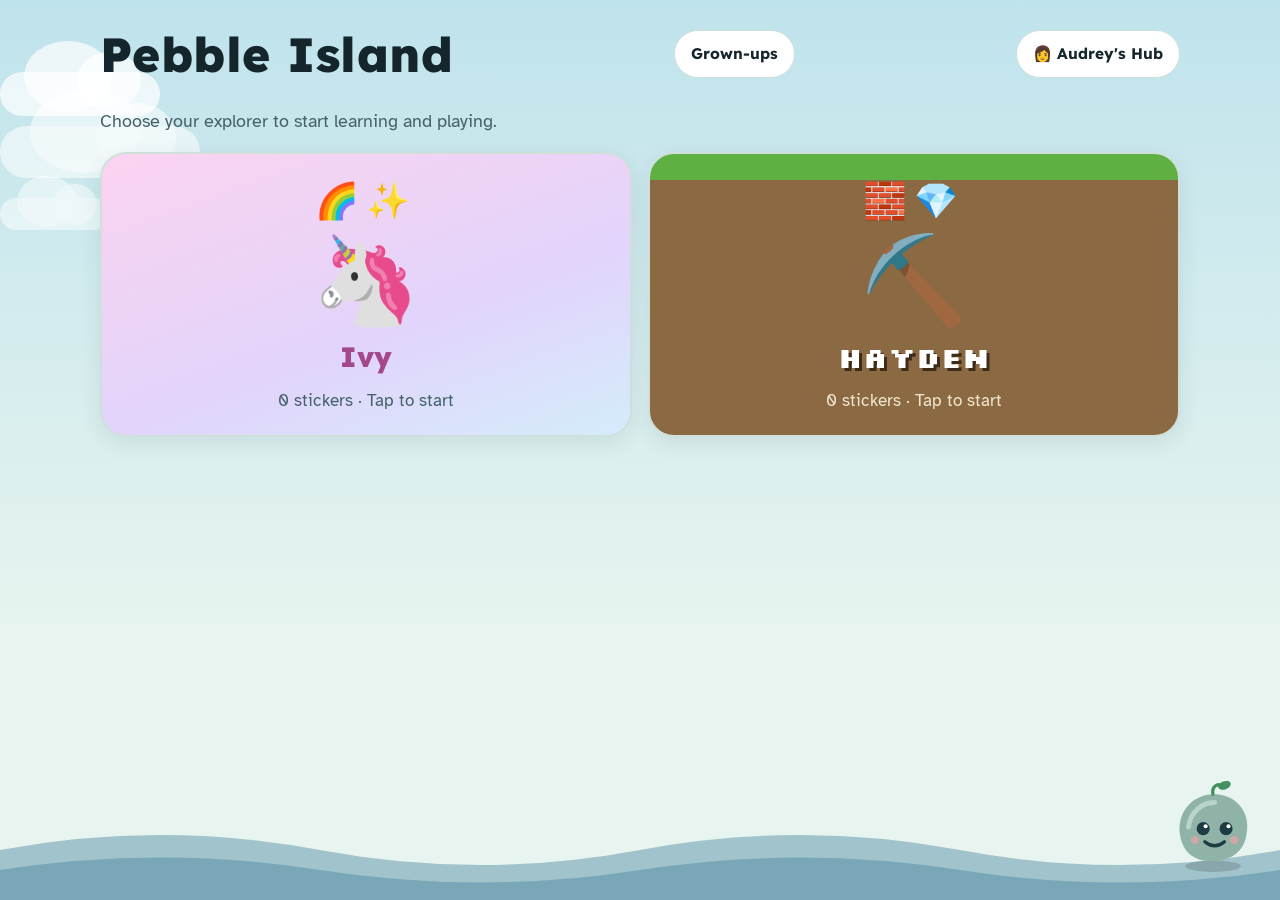
==== commit a339aa48: "Load Show me teaching, fix main idea wording, cache v75 Co-Authored-By: Claude Opus 5.5 <noreply@ant" ====
--- a/index.html
+++ b/index.html
@@ -360,6 +360,9 @@
 <script defer src="/island-world.js"></script>
 <script defer src="/island-subjects.js"></script>
 <script defer src="/parent-clarity.js"></script><script defer src="/lesson-journey.js"></script>
+<script defer src="/lesson-teach.js"></script>
+<script defer src="/teach-y2.js"></script>
+<script defer src="/teach-y5.js"></script>
 <script defer src="/lessons-extra.js"></script>
 <script defer src="/x-y2-maths.js"></script>
 <script defer src="/x-y2-english.js"></script>
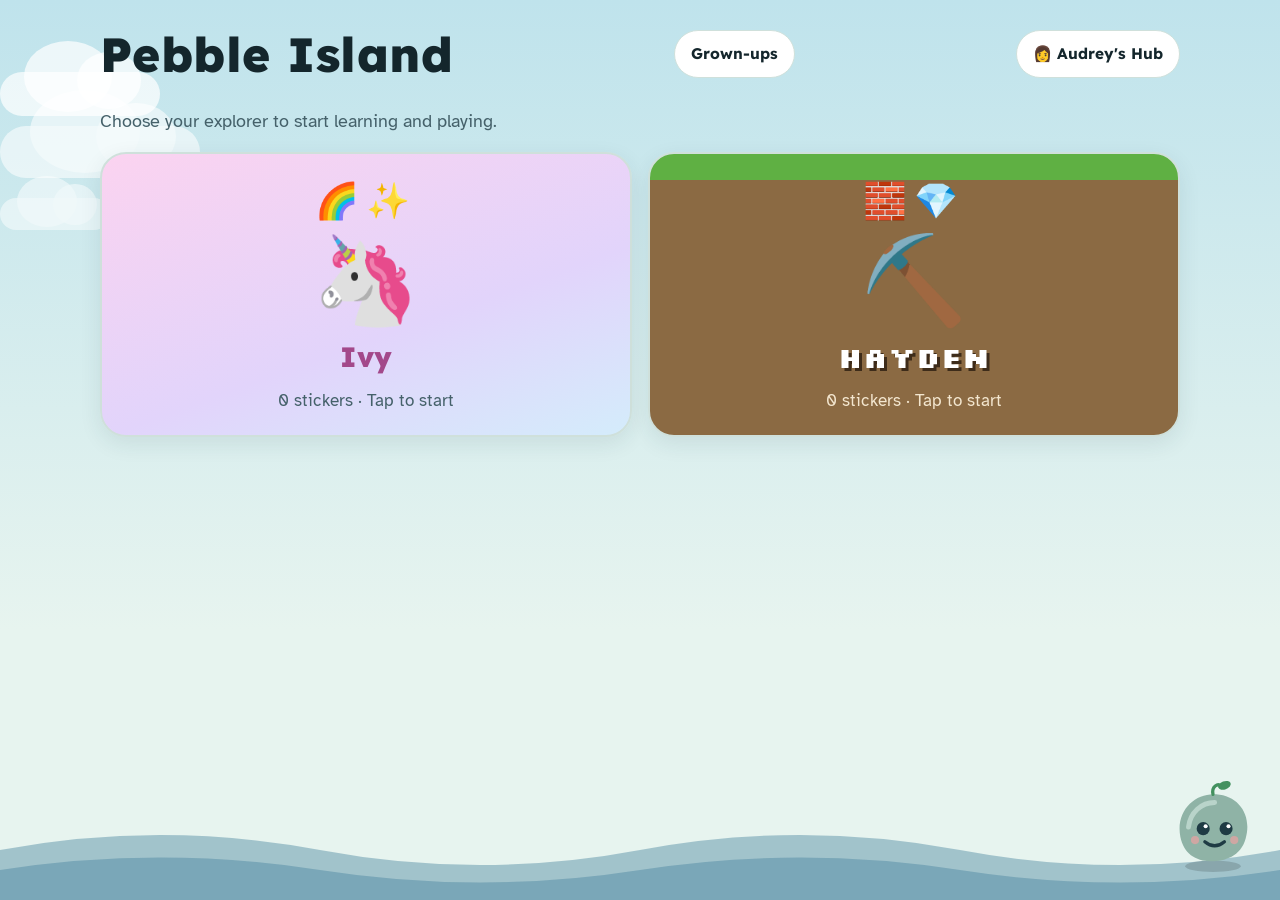
==== commit 91017dd2: "Load Prep and Year 6 Show me teaching, cache v76 Co-Authored-By: Claude Opus 5.5 <noreply@anthropic." ====
--- a/index.html
+++ b/index.html
@@ -363,6 +363,8 @@
 <script defer src="/lesson-teach.js"></script>
 <script defer src="/teach-y2.js"></script>
 <script defer src="/teach-y5.js"></script>
+<script defer src="/teach-y0.js"></script>
+<script defer src="/teach-y6.js"></script>
 <script defer src="/lessons-extra.js"></script>
 <script defer src="/x-y2-maths.js"></script>
 <script defer src="/x-y2-english.js"></script>
